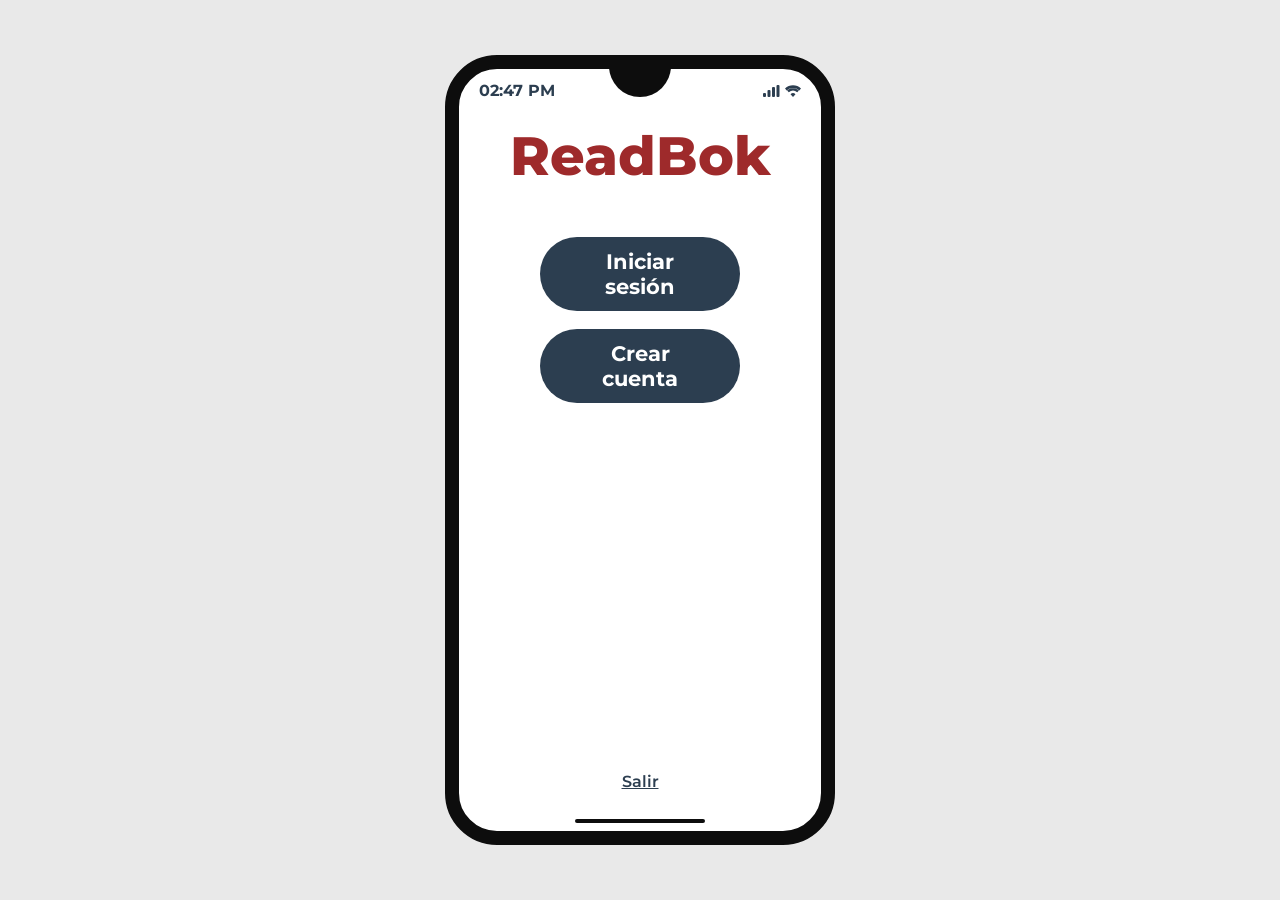
==== index.html @ 07350eb6 "Primer borrados" ====
<!DOCTYPE html>
<html lang="es">
<head>
  <meta charset="UTF-8">
  <meta name="viewport" content="width=device-width, initial-scale=1.0">
  <title>ReadBok</title>
  <link rel="preconnect" href="https://fonts.googleapis.com">
  <link rel="preconnect" href="https://fonts.gstatic.com" crossorigin>
  <link href="https://fonts.googleapis.com/css2?family=Montserrat:wght@300;600;700;800&display=swap" rel="stylesheet">
  <link rel="stylesheet" href="assets/css/variables.css">
  <link rel="stylesheet" href="assets/css/base.css">
  <style>
    .pantalla--login {
      justify-content: center;
      align-items: center;
      gap: 18px;
      text-align: center;
    }
    .logo-readbok {
      font-size: 3.4rem;
      font-weight: 800;
      color: var(--enfasis);
      margin-bottom: 30px;
    }
    .pantalla--login .btn { width: 200px; }
    .enlace-salir {
      margin-top: auto;
      color: var(--texto);
      font-size: var(--h5);
      font-weight: 600;
      text-decoration: underline;
    }
  </style>
</head>
<body>

  <div class="telefono">

    <header class="barra-estado">
      <span>02:47 PM</span>
      <span class="iconos-estado">
        <svg width="17" height="12" viewBox="0 0 17 12" fill="currentColor"><rect x="0" y="8" width="3" height="4" rx="1"/><rect x="4.5" y="5" width="3" height="7" rx="1"/><rect x="9" y="2" width="3" height="10" rx="1"/><rect x="13.5" y="0" width="3" height="12" rx="1"/></svg>
        <svg width="16" height="12" viewBox="0 0 16 12" fill="currentColor"><path d="M8 12 5.5 9.2a3.6 3.6 0 0 1 5 0Zm4.2-4.7a6.6 6.6 0 0 0-8.4 0L2.1 5.4a9.2 9.2 0 0 1 11.8 0ZM16 3.5a11.8 11.8 0 0 0-16 0l1.7 1.9a9.3 9.3 0 0 1 12.6 0Z"/></svg>
      </span>
    </header>

    <main class="pantalla pantalla--login">
      <h1 class="logo-readbok">ReadBok</h1>
      <a class="btn btn--primario" href="inicio.html">Iniciar sesión</a>
      <a class="btn btn--primario" href="inicio.html">Crear cuenta</a>
      <a class="enlace-salir" href="#">Salir</a>
    </main>

    <div class="indicador-inicio"></div>
  </div>

</body>
</html>
---- assets/css/variables.css ----
/* ============================================
   ReadBok — Tokens de la guía de estilo (Entrega 1)
   ============================================ */
:root {
  /* Paleta de colores web */
  --texto: #2c3e50;        /* Texto / botones primarios */
  --enfasis: #9e2a2b;      /* Énfasis / activo / destructivo */
  --corporativo: #df9f3e;  /* Color corporativo (naranja) */
  --fondo: #ffffff;        /* Fondo */

  /* Estados de botones (según lámina: hover gris azulado, pressed más claro) */
  --texto-hover: #8494a5;
  --texto-pressed: #aab6c2;
  --corporativo-hover: #ecc891;
  --corporativo-pressed: #f3ddb9;
  --deshabilitado: #2c3e50;

  /* Tipografía — Montserrat */
  --fuente: 'Montserrat', sans-serif;
  --h1: 2rem;      /* 20pt → escala pantalla */
  --h2: 1.7rem;    /* 17pt */
  --h3: 1.6rem;    /* 16pt */
  --h4: 1.3rem;    /* 13pt */
  --h5: 1rem;      /* 10pt */
  --h6: 0.9rem;    /* 9pt  */

  /* Marco del teléfono */
  --ancho-telefono: 390px;
  --radio-telefono: 52px;
  --radio-boton: 999px;
  --radio-tarjeta: 20px;
}
---- assets/css/base.css ----
/* ============================================
   ReadBok — Estilos base: marco de teléfono,
   barra de estado, navegación y botones
   ============================================ */

* {
  margin: 0;
  padding: 0;
  box-sizing: border-box;
}

html {
  font-size: 16px; /* escala móvil: 1rem = 16px (los tokens h1-h6 mantienen la jerarquía de la guía) */
}

body {
  font-family: var(--fuente);
  color: var(--texto);
  background: #e9e9e9;
  display: flex;
  justify-content: center;
  align-items: center;
  min-height: 100vh;
  padding: 24px 0;
}

/* ---------- Marco del teléfono ---------- */
.telefono {
  width: var(--ancho-telefono);
  height: 790px;
  max-height: calc(100vh - 48px);
  background: var(--fondo);
  border: 14px solid #0d0d0d;
  border-radius: var(--radio-telefono);
  display: flex;
  flex-direction: column;
  overflow: hidden;
  position: relative;
}

/* Muesca (notch) superior: semicírculo que cuelga del bisel */
.telefono::before {
  content: '';
  position: absolute;
  top: -6px;
  left: 50%;
  transform: translateX(-50%);
  width: 62px;
  height: 34px;
  background: #0d0d0d;
  border-radius: 0 0 999px 999px;
  z-index: 5;
}

/* En modo dispositivo (F12) el marco desaparece y la app llena la pantalla */
@media (max-width: 480px) {
  body { padding: 0; background: var(--fondo); }
  .telefono {
    width: 100%;
    height: 100dvh;
    max-height: none;
    border: none;
    border-radius: 0;
  }
  .telefono::before { display: none; }
}

/* ---------- Barra de estado ---------- */
.barra-estado {
  display: flex;
  justify-content: space-between;
  align-items: center;
  padding: 12px 20px 6px;
  font-size: var(--h5);
  font-weight: 700;
  flex-shrink: 0;
}

.barra-estado .iconos-estado {
  display: flex;
  gap: 5px;
  align-items: center;
}

/* ---------- Contenido de la pantalla ---------- */
.pantalla {
  flex: 1;
  overflow-y: auto;
  display: flex;
  flex-direction: column;
  padding: 16px 28px 24px;
}

/* ---------- Navegación inferior ---------- */
.nav-inferior {
  flex-shrink: 0;
  display: flex;
  justify-content: space-around;
  align-items: center;
  padding: 10px 18px 4px;
}

.nav-inferior a {
  color: var(--texto);
  display: flex;
  padding: 6px 10px;
}

.nav-inferior a.activo {
  color: var(--enfasis);
}

.nav-inferior svg {
  width: 38px;
  height: 38px;
  stroke-width: 2.5;
}

/* Barrita de inicio (home indicator) */
.indicador-inicio {
  width: 130px;
  height: 4px;
  border-radius: 999px;
  background: #0d0d0d;
  margin: 4px auto 8px;
  flex-shrink: 0;
}

/* ---------- Botones ---------- */
.btn {
  font-family: var(--fuente);
  font-weight: 700;
  font-size: var(--h4);
  border: none;
  border-radius: var(--radio-boton);
  padding: 12px 34px;
  cursor: pointer;
  text-decoration: none;
  text-align: center;
  display: inline-block;
  transition: background 0.15s ease;
}

/* Primario (azul) */
.btn--primario { background: var(--texto); color: var(--fondo); }
.btn--primario:hover { background: var(--texto-hover); }
.btn--primario:active { background: var(--texto-pressed); }

/* Acento (naranja) */
.btn--acento { background: var(--corporativo); color: var(--fondo); }
.btn--acento:hover { background: var(--corporativo-hover); }
.btn--acento:active { background: var(--corporativo-pressed); }

/* Secundario (contorno rojo, tipo chip) */
.btn--secundario {
  background: transparent;
  color: var(--enfasis);
  border: 1.5px solid var(--enfasis);
  font-size: var(--h5);
  padding: 6px 16px;
  transition: background 0.15s ease, color 0.15s ease;
}

.btn--secundario:hover {
  background: rgba(158, 42, 43, 0.08);
}

.btn--secundario:active {
  background: var(--enfasis);
  color: var(--fondo);
}

/* Destructivo */
.btn--destructivo { background: var(--enfasis); color: var(--fondo); }

.btn:disabled,
.btn.deshabilitado {
  opacity: 0.55;
  pointer-events: none;
}

/* ---------- Encabezados de pantalla ---------- */
.titulo-pantalla {
  font-size: var(--h2);
  font-weight: 800;
  margin-bottom: 14px;
}

.subtitulo {
  color: var(--enfasis);
  font-size: var(--h4);
  font-weight: 700;
  margin: 14px 0 10px;
}

.etiqueta {
  font-size: var(--h6);
  font-weight: 600;
  color: var(--texto);
  opacity: 0.8;
}

/* ---------- Cuadrículas de iconos (insignias / tonos) ---------- */
.cuadricula-iconos {
  display: grid;
  grid-template-columns: repeat(3, 1fr);
  gap: 14px 26px;
  justify-items: center;
  margin-bottom: 8px;
}

.icono-cuadro {
  width: 58px;
  height: 42px;
  border: none;
  border-radius: 10px;
  background: var(--texto);
  color: var(--fondo);
  display: flex;
  align-items: center;
  justify-content: center;
  cursor: pointer;
  transition: background 0.15s ease;
}

.icono-cuadro:hover { background: var(--texto-hover); }
.icono-cuadro.activo { background: var(--enfasis); }
.icono-cuadro svg { width: 22px; height: 22px; }

/* ---------- Utilidades ---------- */
.chip-titulo {
  background: var(--enfasis);
  color: var(--fondo);
  font-weight: 800;
  font-size: var(--h2);
  padding: 8px 26px;
  border-radius: 12px;
  align-self: center;
}

.tarjeta-dato {
  background: var(--corporativo);
  color: var(--texto);
  border-radius: var(--radio-tarjeta);
  padding: 16px 10px 12px;
  text-align: center;
  flex: 1;
}

.tarjeta-dato strong {
  display: block;
  font-size: 2.2rem;
  font-weight: 800;
}

.tarjeta-dato span {
  font-size: var(--h6);
  font-weight: 600;
}
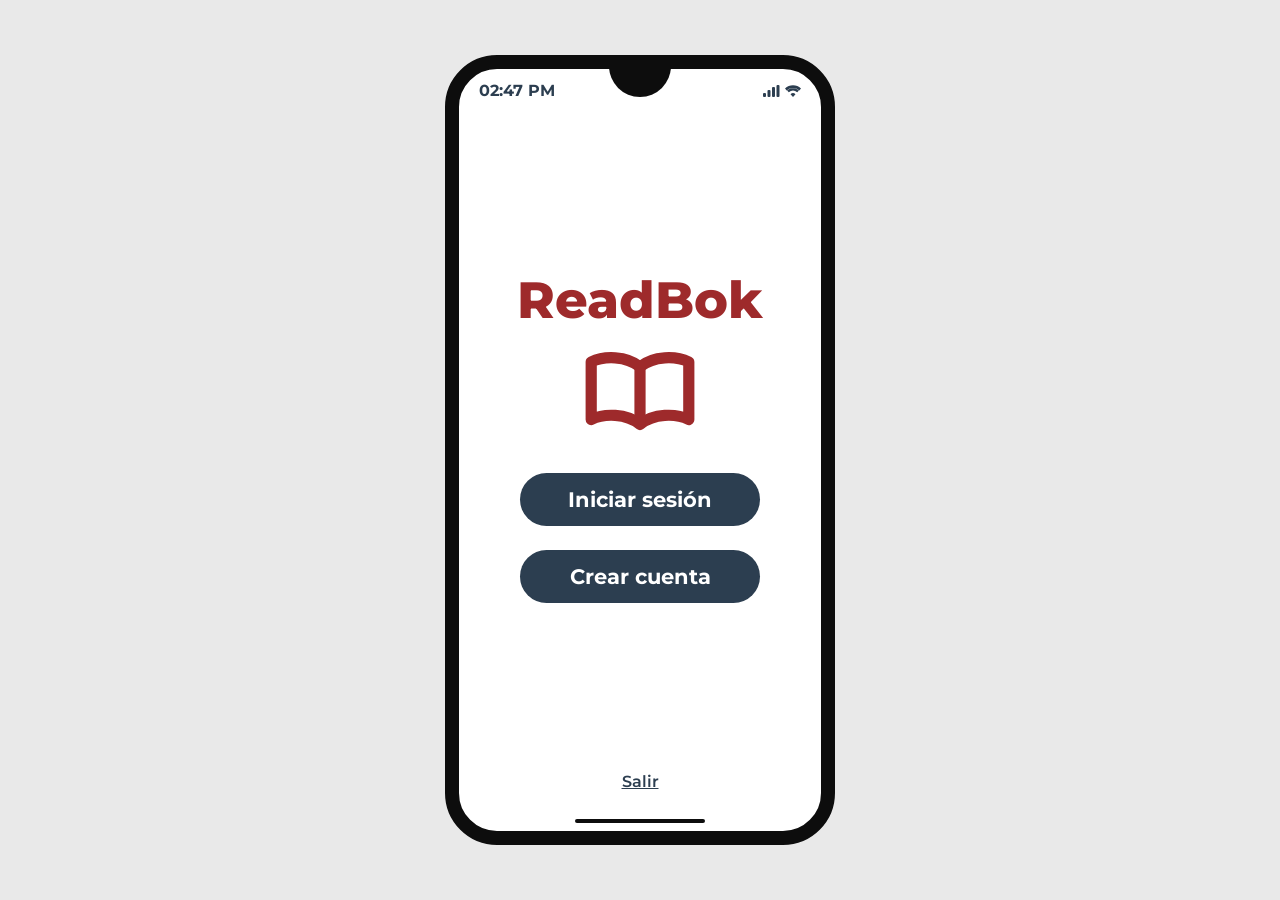
==== commit 0ed7d564: "Final presentación cambios por fallas" ====
--- a/index.html
+++ b/index.html
@@ -11,18 +11,23 @@
   <link rel="stylesheet" href="assets/css/base.css">
   <style>
     .pantalla--login {
-      justify-content: center;
       align-items: center;
-      gap: 18px;
+      gap: 24px;
       text-align: center;
     }
     .logo-readbok {
-      font-size: 3.4rem;
+      margin-top: auto;
+      font-size: 3.2rem;
       font-weight: 800;
       color: var(--enfasis);
-      margin-bottom: 30px;
     }
-    .pantalla--login .btn { width: 200px; }
+    .libro-marca { margin: -6px 0 10px; }
+    .pantalla--login .btn {
+      width: 240px;
+      white-space: nowrap;
+      padding-top: 14px;
+      padding-bottom: 14px;
+    }
     .enlace-salir {
       margin-top: auto;
       color: var(--texto);
@@ -46,13 +51,24 @@
 
     <main class="pantalla pantalla--login">
       <h1 class="logo-readbok">ReadBok</h1>
-      <a class="btn btn--primario" href="inicio.html">Iniciar sesión</a>
-      <a class="btn btn--primario" href="inicio.html">Crear cuenta</a>
+      <svg class="libro-marca" width="120" height="90" viewBox="0 0 150 112" fill="none">
+        <path d="M75 22 C58 8 30 8 14 16 V88 C30 80 58 80 75 94 C92 80 120 80 136 88 V16 C120 8 92 8 75 22 Z" stroke="#9e2a2b" stroke-width="14" stroke-linejoin="round"/>
+        <line x1="75" y1="22" x2="75" y2="94" stroke="#9e2a2b" stroke-width="14"/>
+      </svg>
+      <a class="btn btn--primario" id="btnIniciar" href="cargando.html?siguiente=inicio.html">Iniciar sesión</a>
+      <a class="btn btn--primario" id="btnCrear" href="cargando.html?siguiente=meta.html">Crear cuenta</a>
       <a class="enlace-salir" href="#">Salir</a>
     </main>
 
     <div class="indicador-inicio"></div>
   </div>
 
+  <script>
+    // Perfil de la demo: "Iniciar sesión" entra como Omar (datos llenos),
+    // "Crear cuenta" entra como usuario nuevo (todo en 0)
+    document.getElementById('btnIniciar').addEventListener('click', () => sessionStorage.setItem('perfil', 'omar'));
+    document.getElementById('btnCrear').addEventListener('click', () => sessionStorage.setItem('perfil', 'nuevo'));
+  </script>
+
 </body>
 </html>
--- a/assets/css/base.css
+++ b/assets/css/base.css
@@ -186,6 +186,25 @@
   margin-bottom: 14px;
 }
 
+/* Encabezado con flecha de regreso (subpantallas) */
+.encabezado-volver {
+  display: flex;
+  align-items: center;
+  gap: 12px;
+  margin-bottom: 10px;
+}
+
+.encabezado-volver .titulo-pantalla { margin-bottom: 0; }
+
+.btn-volver {
+  display: flex;
+  color: var(--texto);
+}
+
+.btn-volver svg { width: 28px; height: 28px; }
+.btn-volver:hover { color: var(--texto-hover); }
+.btn-volver:active { color: var(--enfasis); }
+
 .subtitulo {
   color: var(--enfasis);
   font-size: var(--h4);
@@ -226,6 +245,13 @@
 .icono-cuadro:hover { background: var(--texto-hover); }
 .icono-cuadro.activo { background: var(--enfasis); }
 .icono-cuadro svg { width: 22px; height: 22px; }
+
+/* Bloqueados: atenuados y sin reacción al mouse */
+.icono-cuadro:disabled {
+  opacity: 0.4;
+  cursor: default;
+}
+.icono-cuadro:disabled:hover { background: var(--texto); }
 
 /* ---------- Utilidades ---------- */
 .chip-titulo {
